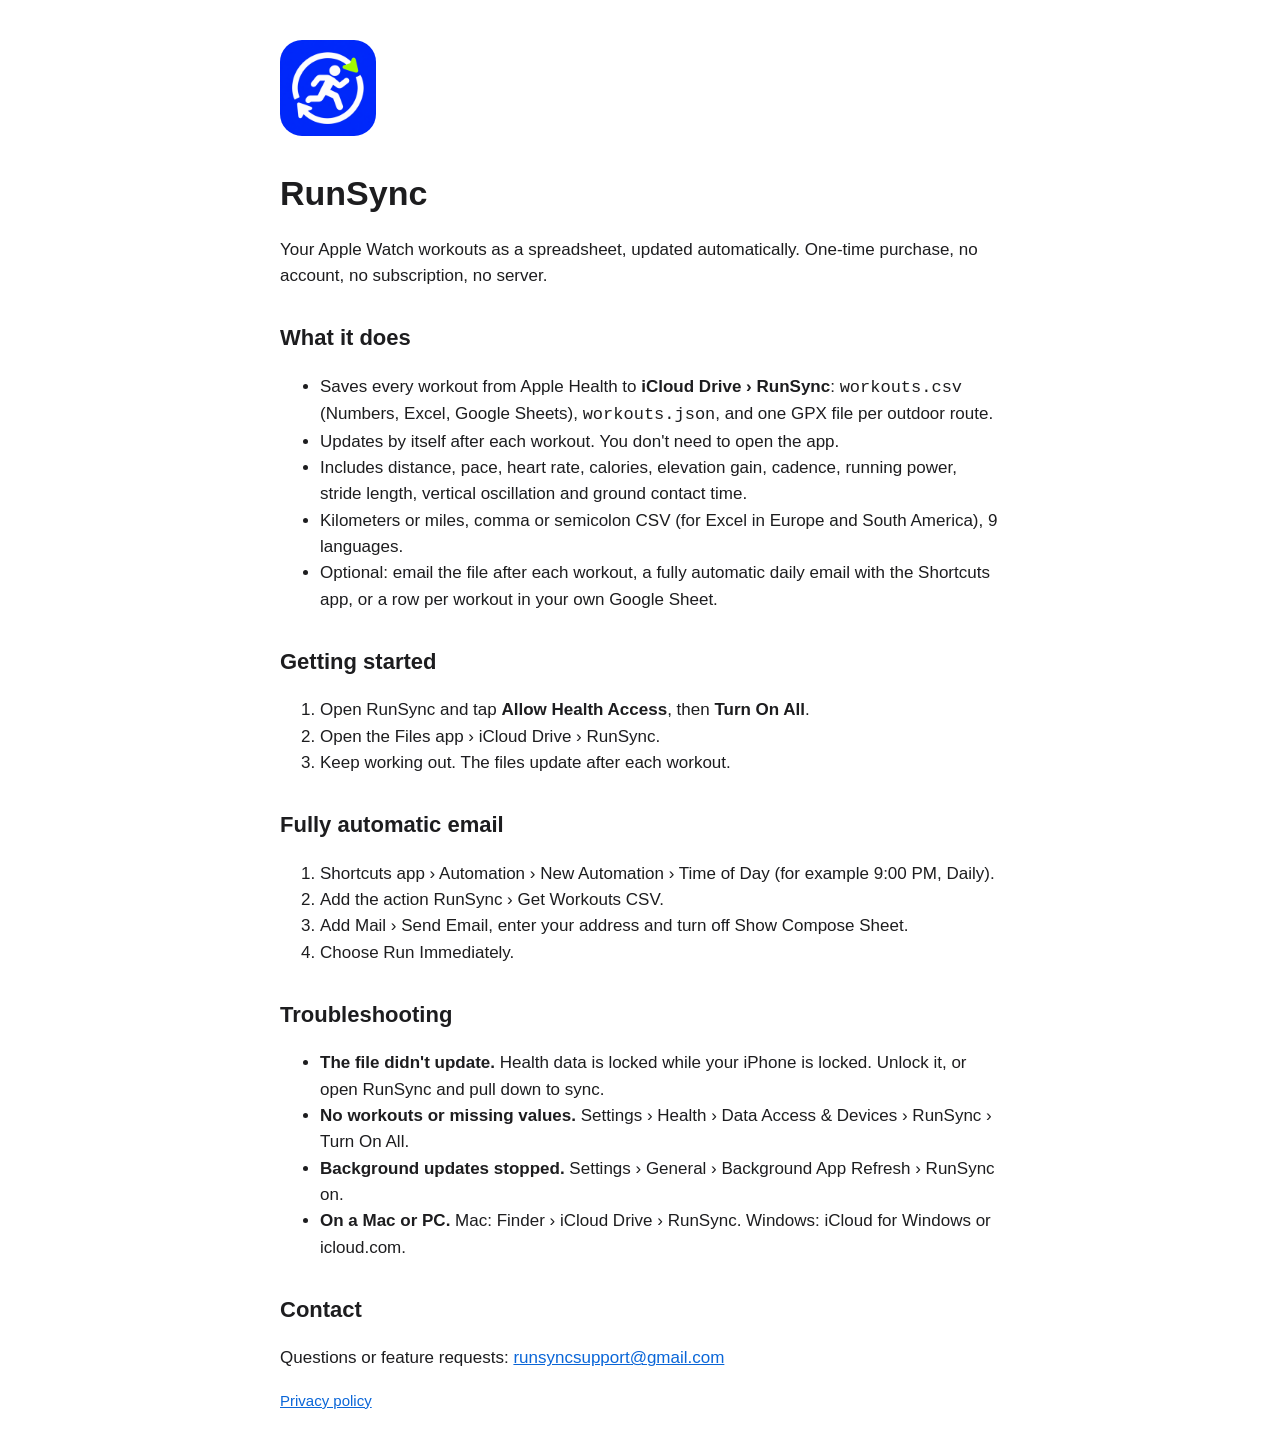
==== index.html @ 7daf9f4d "RunSync support and privacy pages Co-Authored-By: Claude Opus 5.5 <noreply@anthropic.com>" ====
<!doctype html><html lang="en"><head><meta charset="utf-8"><meta name="viewport" content="width=device-width,initial-scale=1">
<title>RunSync: Apple Watch workouts to CSV, automatically</title><link rel="stylesheet" href="style.css"></head><body>
<img class="icon" src="icon.png" alt="RunSync icon">
<h1>RunSync</h1>
<p>Your Apple Watch workouts as a spreadsheet, updated automatically. One-time purchase, no account, no subscription, no server.</p>

<h2>What it does</h2>
<ul>
<li>Saves every workout from Apple Health to <b>iCloud Drive › RunSync</b>: <code>workouts.csv</code> (Numbers, Excel, Google Sheets), <code>workouts.json</code>, and one GPX file per outdoor route.</li>
<li>Updates by itself after each workout. You don't need to open the app.</li>
<li>Includes distance, pace, heart rate, calories, elevation gain, cadence, running power, stride length, vertical oscillation and ground contact time.</li>
<li>Kilometers or miles, comma or semicolon CSV (for Excel in Europe and South America), 9 languages.</li>
<li>Optional: email the file after each workout, a fully automatic daily email with the Shortcuts app, or a row per workout in your own Google Sheet.</li>
</ul>

<h2>Getting started</h2>
<ol>
<li>Open RunSync and tap <b>Allow Health Access</b>, then <b>Turn On All</b>.</li>
<li>Open the Files app › iCloud Drive › RunSync.</li>
<li>Keep working out. The files update after each workout.</li>
</ol>

<h2>Fully automatic email</h2>
<ol>
<li>Shortcuts app › Automation › New Automation › Time of Day (for example 9:00 PM, Daily).</li>
<li>Add the action RunSync › Get Workouts CSV.</li>
<li>Add Mail › Send Email, enter your address and turn off Show Compose Sheet.</li>
<li>Choose Run Immediately.</li>
</ol>

<h2>Troubleshooting</h2>
<ul>
<li><b>The file didn't update.</b> Health data is locked while your iPhone is locked. Unlock it, or open RunSync and pull down to sync.</li>
<li><b>No workouts or missing values.</b> Settings › Health › Data Access &amp; Devices › RunSync › Turn On All.</li>
<li><b>Background updates stopped.</b> Settings › General › Background App Refresh › RunSync on.</li>
<li><b>On a Mac or PC.</b> Mac: Finder › iCloud Drive › RunSync. Windows: iCloud for Windows or icloud.com.</li>
</ul>

<h2>Contact</h2>
<p>Questions or feature requests: <a href="mailto:runsyncsupport@gmail.com">runsyncsupport@gmail.com</a></p>
<p class="muted"><a href="privacy.html">Privacy policy</a></p>
</body></html>
---- style.css ----
body{font:17px/1.55 -apple-system,BlinkMacSystemFont,"Segoe UI",sans-serif;max-width:720px;margin:40px auto;padding:0 20px;color:#1d1d1f}
h1{font-size:34px;margin-bottom:4px}h2{margin-top:32px;font-size:22px}
img.icon{width:96px;height:96px;border-radius:22px}a{color:#0a66d8}.muted{color:#6e6e73;font-size:15px}
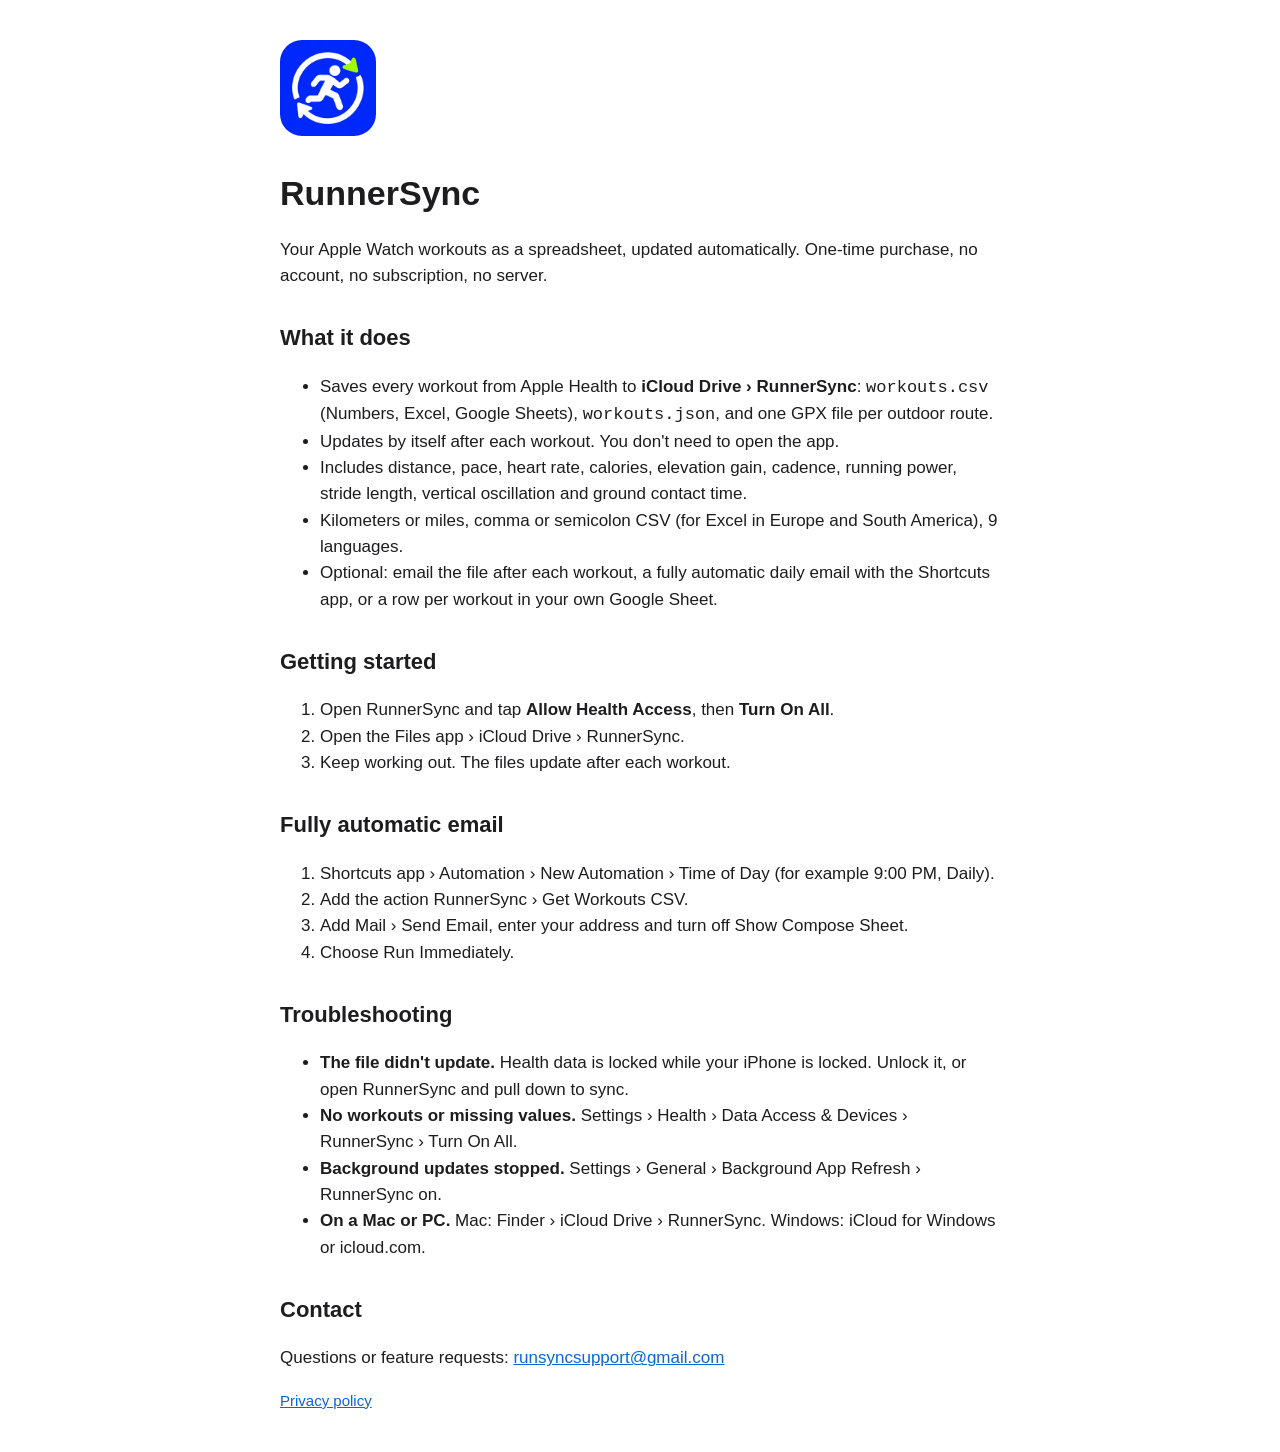
==== commit 5c900e79: "Rename to RunnerSync" ====
--- a/index.html
+++ b/index.html
@@ -1,12 +1,12 @@
 <!doctype html><html lang="en"><head><meta charset="utf-8"><meta name="viewport" content="width=device-width,initial-scale=1">
-<title>RunSync: Apple Watch workouts to CSV, automatically</title><link rel="stylesheet" href="style.css"></head><body>
-<img class="icon" src="icon.png" alt="RunSync icon">
-<h1>RunSync</h1>
+<title>RunnerSync: Apple Watch workouts to CSV, automatically</title><link rel="stylesheet" href="style.css"></head><body>
+<img class="icon" src="icon.png" alt="RunnerSync icon">
+<h1>RunnerSync</h1>
 <p>Your Apple Watch workouts as a spreadsheet, updated automatically. One-time purchase, no account, no subscription, no server.</p>
 
 <h2>What it does</h2>
 <ul>
-<li>Saves every workout from Apple Health to <b>iCloud Drive › RunSync</b>: <code>workouts.csv</code> (Numbers, Excel, Google Sheets), <code>workouts.json</code>, and one GPX file per outdoor route.</li>
+<li>Saves every workout from Apple Health to <b>iCloud Drive › RunnerSync</b>: <code>workouts.csv</code> (Numbers, Excel, Google Sheets), <code>workouts.json</code>, and one GPX file per outdoor route.</li>
 <li>Updates by itself after each workout. You don't need to open the app.</li>
 <li>Includes distance, pace, heart rate, calories, elevation gain, cadence, running power, stride length, vertical oscillation and ground contact time.</li>
 <li>Kilometers or miles, comma or semicolon CSV (for Excel in Europe and South America), 9 languages.</li>
@@ -15,25 +15,25 @@
 
 <h2>Getting started</h2>
 <ol>
-<li>Open RunSync and tap <b>Allow Health Access</b>, then <b>Turn On All</b>.</li>
-<li>Open the Files app › iCloud Drive › RunSync.</li>
+<li>Open RunnerSync and tap <b>Allow Health Access</b>, then <b>Turn On All</b>.</li>
+<li>Open the Files app › iCloud Drive › RunnerSync.</li>
 <li>Keep working out. The files update after each workout.</li>
 </ol>
 
 <h2>Fully automatic email</h2>
 <ol>
 <li>Shortcuts app › Automation › New Automation › Time of Day (for example 9:00 PM, Daily).</li>
-<li>Add the action RunSync › Get Workouts CSV.</li>
+<li>Add the action RunnerSync › Get Workouts CSV.</li>
 <li>Add Mail › Send Email, enter your address and turn off Show Compose Sheet.</li>
 <li>Choose Run Immediately.</li>
 </ol>
 
 <h2>Troubleshooting</h2>
 <ul>
-<li><b>The file didn't update.</b> Health data is locked while your iPhone is locked. Unlock it, or open RunSync and pull down to sync.</li>
-<li><b>No workouts or missing values.</b> Settings › Health › Data Access &amp; Devices › RunSync › Turn On All.</li>
-<li><b>Background updates stopped.</b> Settings › General › Background App Refresh › RunSync on.</li>
-<li><b>On a Mac or PC.</b> Mac: Finder › iCloud Drive › RunSync. Windows: iCloud for Windows or icloud.com.</li>
+<li><b>The file didn't update.</b> Health data is locked while your iPhone is locked. Unlock it, or open RunnerSync and pull down to sync.</li>
+<li><b>No workouts or missing values.</b> Settings › Health › Data Access &amp; Devices › RunnerSync › Turn On All.</li>
+<li><b>Background updates stopped.</b> Settings › General › Background App Refresh › RunnerSync on.</li>
+<li><b>On a Mac or PC.</b> Mac: Finder › iCloud Drive › RunnerSync. Windows: iCloud for Windows or icloud.com.</li>
 </ul>
 
 <h2>Contact</h2>
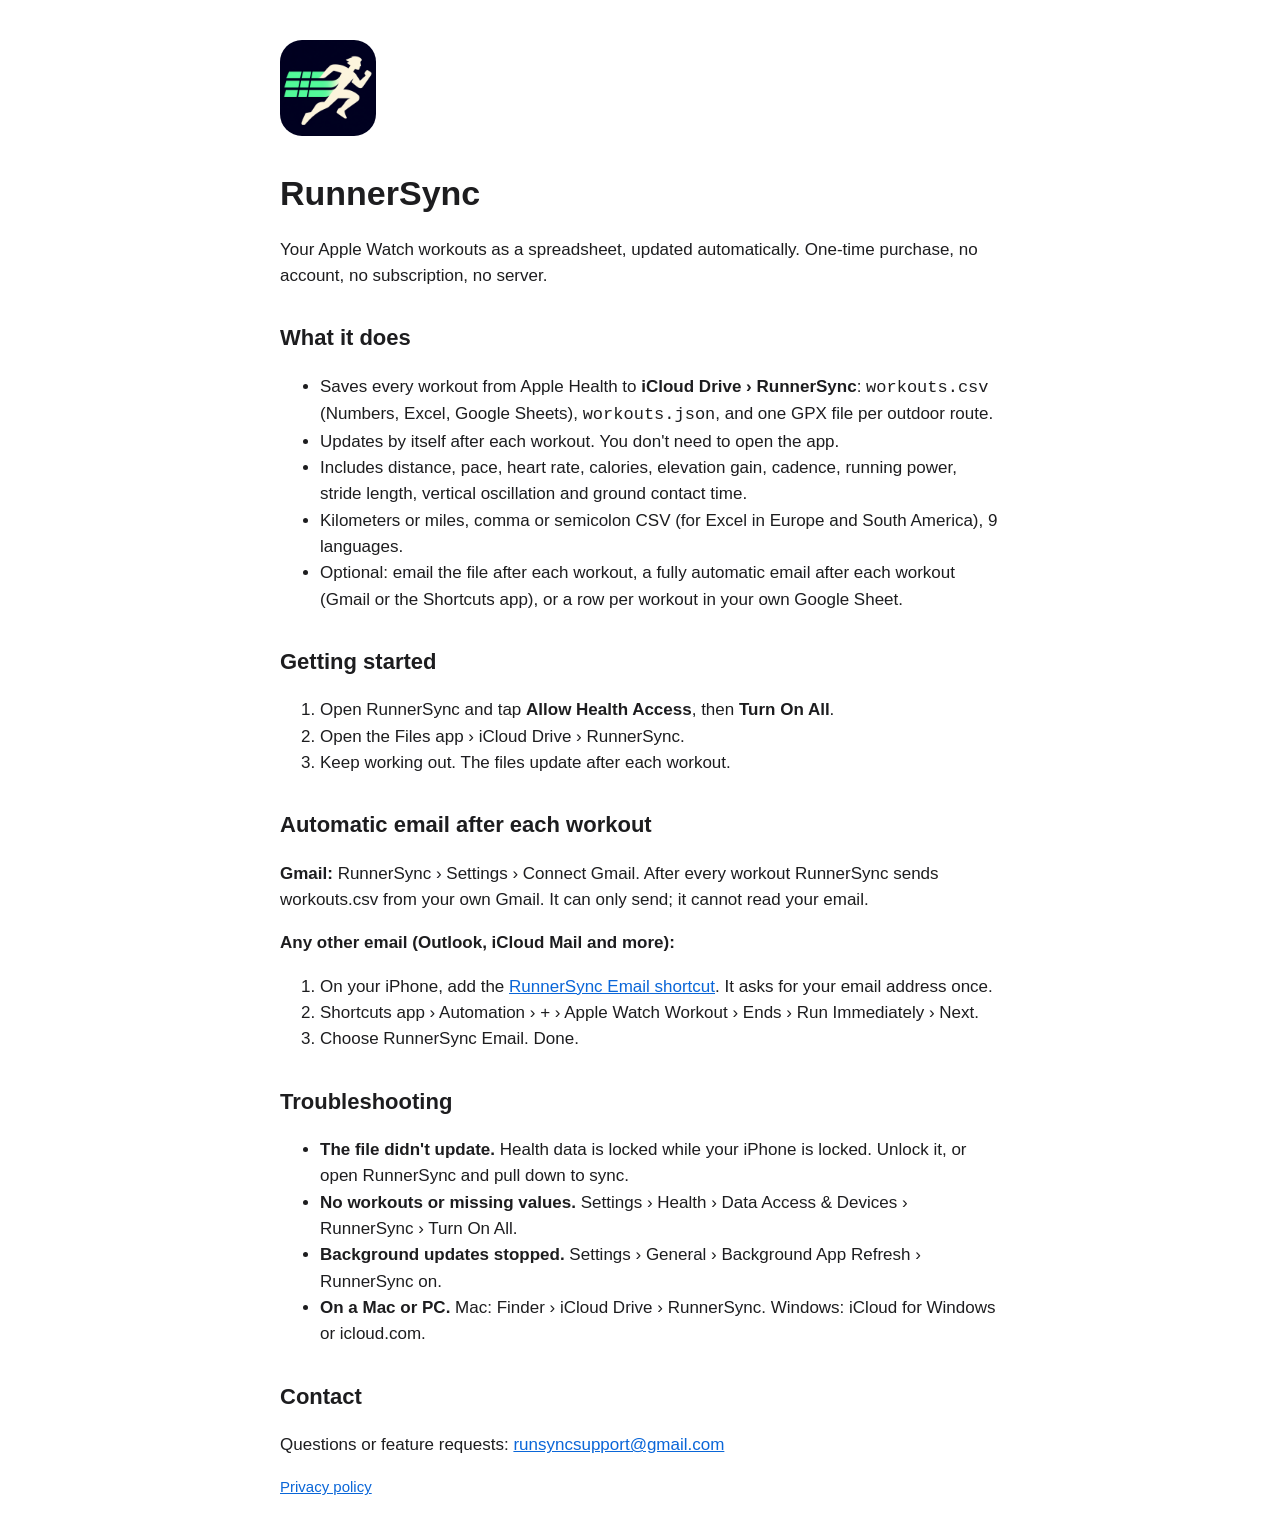
==== commit bd2b735a: "Automatic email: Gmail and RunnerSync Email shortcut; privacy policy Gmail + Limited Use" ====
--- a/index.html
+++ b/index.html
@@ -10,7 +10,7 @@
 <li>Updates by itself after each workout. You don't need to open the app.</li>
 <li>Includes distance, pace, heart rate, calories, elevation gain, cadence, running power, stride length, vertical oscillation and ground contact time.</li>
 <li>Kilometers or miles, comma or semicolon CSV (for Excel in Europe and South America), 9 languages.</li>
-<li>Optional: email the file after each workout, a fully automatic daily email with the Shortcuts app, or a row per workout in your own Google Sheet.</li>
+<li>Optional: email the file after each workout, a fully automatic email after each workout (Gmail or the Shortcuts app), or a row per workout in your own Google Sheet.</li>
 </ul>
 
 <h2>Getting started</h2>
@@ -20,12 +20,13 @@
 <li>Keep working out. The files update after each workout.</li>
 </ol>
 
-<h2>Fully automatic email</h2>
+<h2>Automatic email after each workout</h2>
+<p><b>Gmail:</b> RunnerSync › Settings › Connect Gmail. After every workout RunnerSync sends workouts.csv from your own Gmail. It can only send; it cannot read your email.</p>
+<p><b>Any other email (Outlook, iCloud Mail and more):</b></p>
 <ol>
-<li>Shortcuts app › Automation › New Automation › Time of Day (for example 9:00 PM, Daily).</li>
-<li>Add the action RunnerSync › Get Workouts CSV.</li>
-<li>Add Mail › Send Email, enter your address and turn off Show Compose Sheet.</li>
-<li>Choose Run Immediately.</li>
+<li>On your iPhone, add the <a href="RunnerSync-Email.shortcut">RunnerSync Email shortcut</a>. It asks for your email address once.</li>
+<li>Shortcuts app › Automation › + › Apple Watch Workout › Ends › Run Immediately › Next.</li>
+<li>Choose RunnerSync Email. Done.</li>
 </ol>
 
 <h2>Troubleshooting</h2>
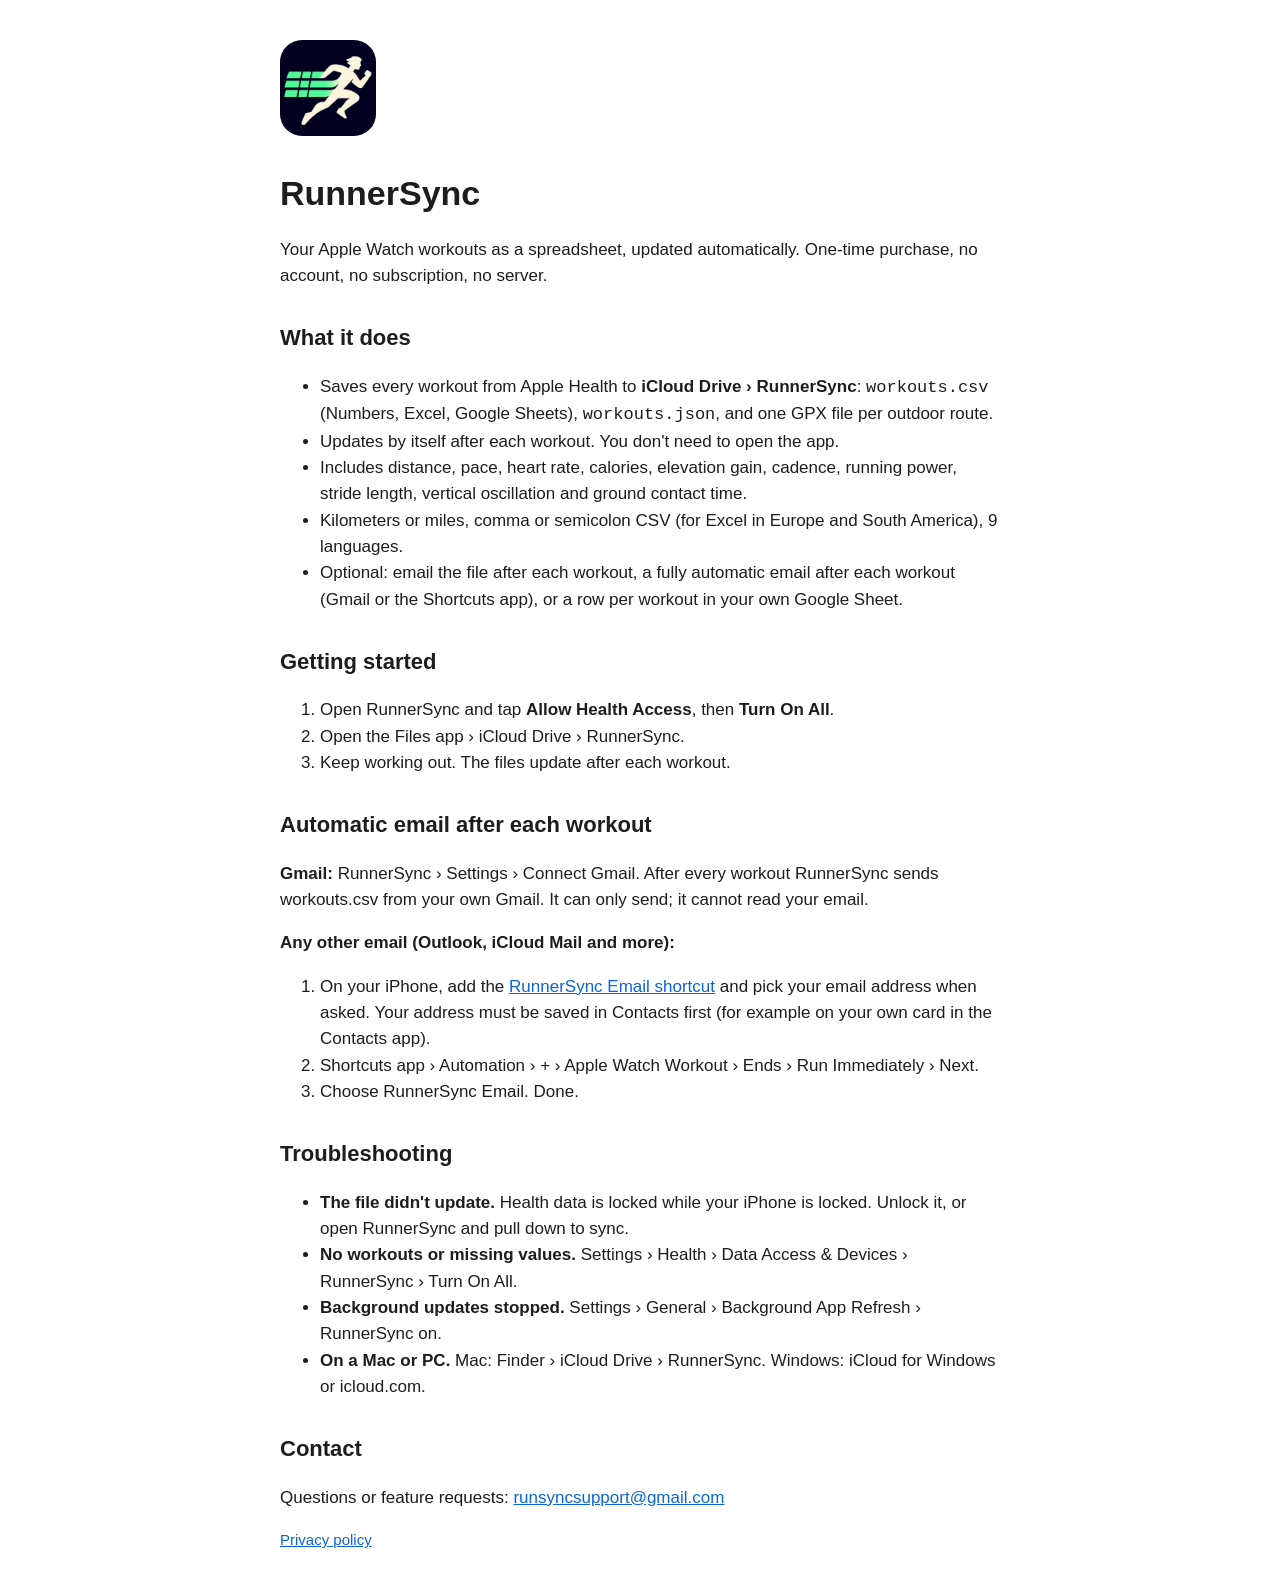
==== commit 2a59b6ea: "Shortcut step: email must be saved in Contacts Co-Authored-By: Claude Opus 5.5 <noreply@anthropic.co" ====
--- a/index.html
+++ b/index.html
@@ -24,7 +24,7 @@
 <p><b>Gmail:</b> RunnerSync › Settings › Connect Gmail. After every workout RunnerSync sends workouts.csv from your own Gmail. It can only send; it cannot read your email.</p>
 <p><b>Any other email (Outlook, iCloud Mail and more):</b></p>
 <ol>
-<li>On your iPhone, add the <a href="RunnerSync-Email.shortcut">RunnerSync Email shortcut</a>. It asks for your email address once.</li>
+<li>On your iPhone, add the <a href="https://www.icloud.com/shortcuts/cac16775290b4ae6bf577e9b2ff79f00">RunnerSync Email shortcut</a> and pick your email address when asked. Your address must be saved in Contacts first (for example on your own card in the Contacts app).</li>
 <li>Shortcuts app › Automation › + › Apple Watch Workout › Ends › Run Immediately › Next.</li>
 <li>Choose RunnerSync Email. Done.</li>
 </ol>
